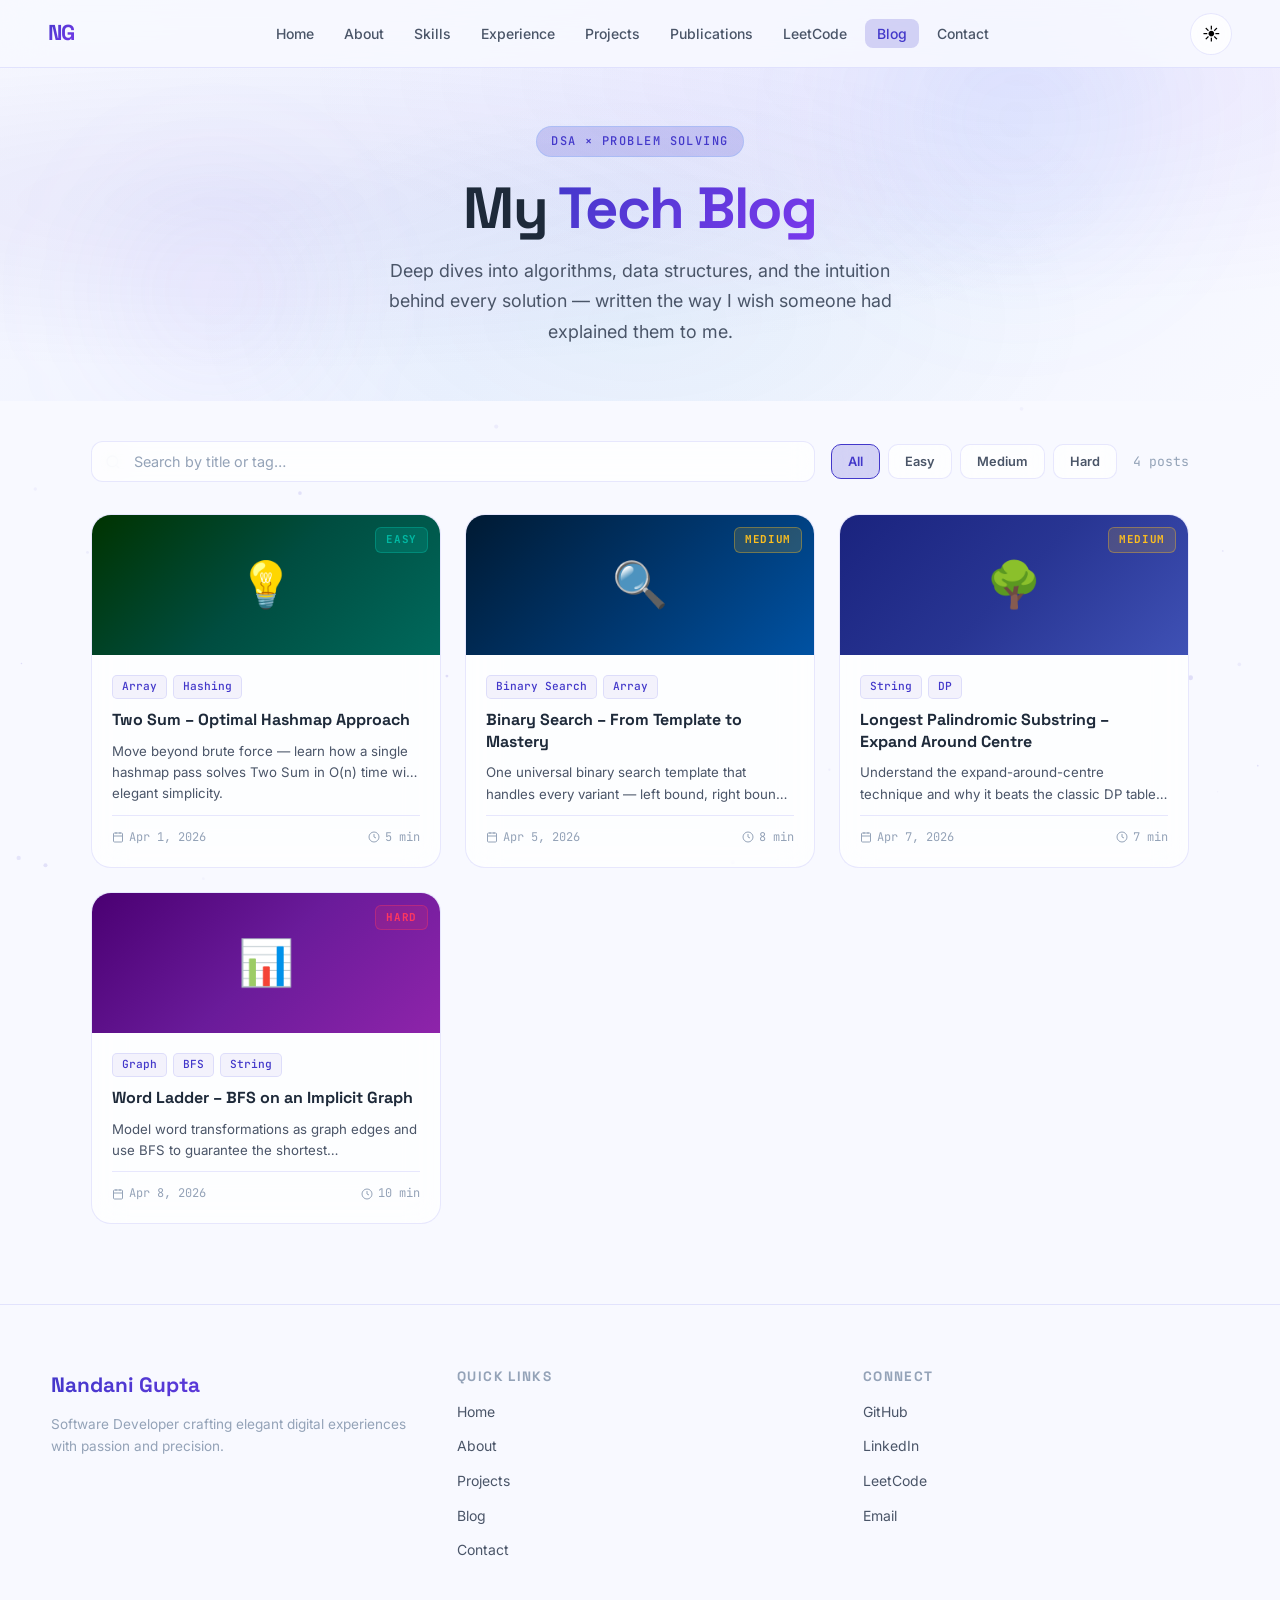
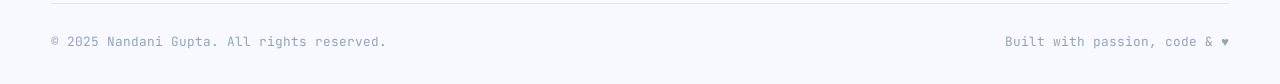
==== blog.html @ c4c1b273 "Add Blog system with listing, post reader, and 4 sample DSA posts" ====
<!DOCTYPE html>
<html lang="en" data-theme="dark">
<head>
<meta charset="UTF-8"/>
<meta name="viewport" content="width=device-width, initial-scale=1.0"/>
<title>Blog – Nandani Gupta</title>
<link rel="preconnect" href="https://fonts.googleapis.com"/>
<link rel="preconnect" href="https://fonts.gstatic.com" crossorigin/>
<link href="https://fonts.googleapis.com/css2?family=Space+Grotesk:wght@300;400;500;600;700&family=Inter:wght@300;400;500;600;700&family=JetBrains+Mono:wght@400;500;600&display=swap" rel="stylesheet"/>
<link rel="stylesheet" href="styles.css"/>
<style>
/*──────────────────────────────────────────────
  BLOG PAGE STYLES
──────────────────────────────────────────────*/
.blog-hero{
  padding:clamp(100px,14vh,140px) clamp(16px,4vw,80px) clamp(48px,6vh,72px);
  background:var(--gradient-hero);
  text-align:center;position:relative;overflow:hidden;
}
.blog-hero-tag{
  display:inline-block;
  font-family:'JetBrains Mono',monospace;
  font-size:0.75rem;font-weight:500;letter-spacing:0.12em;text-transform:uppercase;
  color:var(--accent-primary);background:var(--accent-glow);
  border:1px solid rgba(79,158,255,0.2);
  padding:5px 14px;border-radius:20px;margin-bottom:18px;
}
.blog-hero h1{
  font-family:'Space Grotesk',sans-serif;
  font-size:clamp(32px,5vw,58px);font-weight:800;
  letter-spacing:-0.03em;margin-bottom:14px;
}
.blog-hero h1 span{
  background:linear-gradient(135deg,var(--accent-primary),var(--accent-secondary));
  -webkit-background-clip:text;-webkit-text-fill-color:transparent;background-clip:text;
}
.blog-hero p{
  font-size:clamp(15px,1.4vw,18px);color:var(--text-secondary);
  max-width:520px;margin:0 auto;line-height:1.7;
}
.blog-hero-glow-1{
  position:absolute;width:400px;height:400px;border-radius:50%;
  background:radial-gradient(circle,rgba(79,158,255,0.12),transparent 70%);
  top:-20%;right:5%;filter:blur(60px);pointer-events:none;
}
.blog-hero-glow-2{
  position:absolute;width:300px;height:300px;border-radius:50%;
  background:radial-gradient(circle,rgba(167,139,250,0.1),transparent 70%);
  bottom:-10%;left:5%;filter:blur(60px);pointer-events:none;
}

/*──────────────────────────────────────────────
  CONTROLS
──────────────────────────────────────────────*/
.blog-controls{
  max-width:1200px;margin:0 auto;
  padding:40px clamp(16px,4vw,80px) 0;
  display:flex;flex-wrap:wrap;gap:16px;align-items:center;
}
.blog-search-wrap{
  flex:1;min-width:220px;position:relative;
}
.blog-search-wrap svg{
  position:absolute;left:14px;top:50%;transform:translateY(-50%);
  color:var(--text-muted);pointer-events:none;
}
.blog-search{
  width:100%;padding:11px 16px 11px 42px;
  background:var(--bg-card);border:1px solid var(--border-color);
  border-radius:12px;color:var(--text-primary);
  font-family:'Inter',sans-serif;font-size:0.9rem;outline:none;
  backdrop-filter:blur(12px);
  transition:border-color 0.25s,box-shadow 0.25s;
}
.blog-search:focus{border-color:var(--accent-primary);box-shadow:0 0 0 3px var(--accent-glow);}
.blog-search::placeholder{color:var(--text-muted);}
.filter-group{display:flex;gap:8px;flex-wrap:wrap;}
.filter-btn{
  padding:9px 16px;border-radius:10px;font-size:0.8rem;font-weight:600;
  border:1px solid var(--border-color);background:var(--bg-card);
  color:var(--text-secondary);cursor:pointer;
  font-family:'Inter',sans-serif;
  transition:all 0.25s ease;backdrop-filter:blur(10px);
}
.filter-btn:hover,.filter-btn.active{
  border-color:var(--accent-primary);background:var(--accent-glow);
  color:var(--accent-primary);
}
.filter-btn.diff-easy.active{border-color:#00b8a3;background:rgba(0,184,163,0.12);color:#00b8a3;}
.filter-btn.diff-medium.active{border-color:#ffc01e;background:rgba(255,192,30,0.12);color:#ffc01e;}
.filter-btn.diff-hard.active{border-color:#ff375f;background:rgba(255,55,95,0.12);color:#ff375f;}
.blog-count{
  font-size:0.82rem;color:var(--text-muted);
  font-family:'JetBrains Mono',monospace;white-space:nowrap;
}

/*──────────────────────────────────────────────
  BLOG GRID
──────────────────────────────────────────────*/
.blog-section{
  max-width:1200px;margin:0 auto;
  padding:32px clamp(16px,4vw,80px) 80px;
}
.blog-grid{
  display:grid;
  grid-template-columns:repeat(3,1fr);
  gap:24px;
}
@media(max-width:1024px){.blog-grid{grid-template-columns:repeat(2,1fr);}}
@media(max-width:640px){.blog-grid{grid-template-columns:1fr;}}

/*──────────────────────────────────────────────
  BLOG CARD
──────────────────────────────────────────────*/
.blog-card{
  background:var(--bg-card);
  backdrop-filter:blur(16px);
  border:1px solid var(--border-color);
  border-radius:20px;overflow:hidden;
  display:flex;flex-direction:column;
  cursor:pointer;
  transition:all 0.35s cubic-bezier(0.175,0.885,0.32,1.275);
  transform-style:preserve-3d;
  text-decoration:none;color:inherit;
}
.blog-card:hover{
  transform:translateY(-8px);
  border-color:var(--accent-primary);
  box-shadow:0 20px 40px var(--accent-glow),0 8px 32px rgba(0,0,0,0.3);
}
.blog-card-thumb{
  height:140px;position:relative;
  display:flex;align-items:center;justify-content:center;
  overflow:hidden;
}
.blog-card-thumb img{
  width:100%;height:100%;object-fit:cover;
  transition:transform 0.5s ease;
}
.blog-card:hover .blog-card-thumb img{transform:scale(1.05);}
.blog-card-thumb-bg{
  position:absolute;inset:0;
}
.blog-card-thumb-icon{
  font-size:2.8rem;position:relative;z-index:1;
}
.diff-badge{
  position:absolute;top:12px;right:12px;z-index:2;
  font-size:0.68rem;font-family:'JetBrains Mono',monospace;
  font-weight:700;letter-spacing:0.06em;text-transform:uppercase;
  padding:3px 10px;border-radius:6px;
}
.diff-badge.easy{background:rgba(0,184,163,0.2);color:#00b8a3;border:1px solid rgba(0,184,163,0.4);}
.diff-badge.medium{background:rgba(255,192,30,0.15);color:#ffc01e;border:1px solid rgba(255,192,30,0.35);}
.diff-badge.hard{background:rgba(255,55,95,0.15);color:#ff375f;border:1px solid rgba(255,55,95,0.35);}
.blog-card-body{padding:20px;flex:1;display:flex;flex-direction:column;gap:10px;}
.blog-card-tags{display:flex;flex-wrap:wrap;gap:6px;}
.blog-tag{
  font-size:0.7rem;font-family:'JetBrains Mono',monospace;font-weight:500;
  padding:2px 9px;border-radius:5px;
  background:var(--code-bg);border:1px solid var(--border-color);
  color:var(--accent-primary);
}
.blog-card-title{
  font-family:'Space Grotesk',sans-serif;
  font-size:1rem;font-weight:700;line-height:1.35;
  color:var(--text-primary);
}
.blog-card-desc{
  font-size:0.83rem;color:var(--text-secondary);line-height:1.6;
  display:-webkit-box;-webkit-line-clamp:2;-webkit-box-orient:vertical;overflow:hidden;
  flex:1;
}
.blog-card-footer{
  display:flex;justify-content:space-between;align-items:center;
  margin-top:auto;padding-top:12px;
  border-top:1px solid var(--border-color);
  font-size:0.75rem;color:var(--text-muted);
  font-family:'JetBrains Mono',monospace;
}
.blog-card-footer span{display:flex;align-items:center;gap:5px;}

/*──────────────────────────────────────────────
  EMPTY STATE
──────────────────────────────────────────────*/
.blog-empty{
  grid-column:1/-1;text-align:center;padding:80px 20px;
  color:var(--text-muted);
}
.blog-empty svg{margin:0 auto 16px;opacity:0.4;}
.blog-empty p{font-size:1rem;}

/*──────────────────────────────────────────────
  CARD STAGGER ANIMATION
──────────────────────────────────────────────*/
@keyframes card-in{
  from{opacity:0;transform:translateY(28px);}
  to{opacity:1;transform:translateY(0);}
}
.blog-card{animation:card-in 0.5s ease both;}
</style>
</head>
<body>

<canvas id="particle-canvas"></canvas>

<!-- NAVBAR -->
<nav id="navbar" role="navigation" aria-label="Main navigation">
  <a class="nav-logo" href="index.html">NG</a>
  <ul class="nav-links" id="nav-links">
    <li><a href="index.html#hero">Home</a></li>
    <li><a href="index.html#about">About</a></li>
    <li><a href="index.html#skills">Skills</a></li>
    <li><a href="index.html#experience">Experience</a></li>
    <li><a href="index.html#projects">Projects</a></li>
    <li><a href="index.html#publications">Publications</a></li>
    <li><a href="index.html#leetcode">LeetCode</a></li>
    <li><a href="blog.html" class="active">Blog</a></li>
    <li><a href="index.html#contact">Contact</a></li>
  </ul>
  <div class="nav-right">
    <button class="theme-toggle" id="theme-toggle" aria-label="Toggle theme">🌙</button>
    <button class="hamburger" id="hamburger" aria-label="Toggle mobile menu" aria-expanded="false">
      <span></span><span></span><span></span>
    </button>
  </div>
</nav>

<!-- MOBILE NAV -->
<div class="mobile-nav" id="mobile-nav">
  <a href="index.html">Home</a>
  <a href="index.html#about">About</a>
  <a href="index.html#skills">Skills</a>
  <a href="index.html#experience">Experience</a>
  <a href="index.html#projects">Projects</a>
  <a href="index.html#publications">Publications</a>
  <a href="index.html#leetcode">LeetCode</a>
  <a href="blog.html" class="active">Blog</a>
  <a href="index.html#contact">Contact</a>
</div>

<!-- HERO -->
<div class="blog-hero">
  <div class="blog-hero-glow-1"></div>
  <div class="blog-hero-glow-2"></div>
  <div class="blog-hero-tag">DSA × Problem Solving</div>
  <h1>My <span>Tech Blog</span></h1>
  <p>Deep dives into algorithms, data structures, and the intuition behind every solution — written the way I wish someone had explained them to me.</p>
</div>

<!-- CONTROLS -->
<div class="blog-controls">
  <div class="blog-search-wrap">
    <svg width="16" height="16" viewBox="0 0 24 24" fill="none" stroke="currentColor" stroke-width="2"><circle cx="11" cy="11" r="8"/><line x1="21" y1="21" x2="16.65" y2="16.65"/></svg>
    <input class="blog-search" id="blog-search" type="text" placeholder="Search by title or tag…" autocomplete="off"/>
  </div>
  <div class="filter-group">
    <button class="filter-btn active" data-filter="all">All</button>
    <button class="filter-btn diff-easy" data-filter="Easy">Easy</button>
    <button class="filter-btn diff-medium" data-filter="Medium">Medium</button>
    <button class="filter-btn diff-hard" data-filter="Hard">Hard</button>
  </div>
  <span class="blog-count" id="blog-count"></span>
</div>

<!-- BLOG GRID -->
<div class="blog-section">
  <div class="blog-grid" id="blog-grid">
    <!-- Cards injected by JS -->
  </div>
</div>

<!-- FOOTER -->
<footer role="contentinfo">
  <div class="footer-inner">
    <div class="footer-brand">
      <div class="footer-logo">Nandani Gupta</div>
      <p>Software Developer crafting elegant digital experiences with passion and precision.</p>
    </div>
    <div class="footer-col">
      <h5>Quick Links</h5>
      <ul>
        <li><a href="index.html">Home</a></li>
        <li><a href="index.html#about">About</a></li>
        <li><a href="index.html#projects">Projects</a></li>
        <li><a href="blog.html">Blog</a></li>
        <li><a href="index.html#contact">Contact</a></li>
      </ul>
    </div>
    <div class="footer-col">
      <h5>Connect</h5>
      <ul>
        <li><a href="https://github.com/nandani2203" target="_blank" rel="noopener">GitHub</a></li>
        <li><a href="https://www.linkedin.com/in/nandani-gupta~/" target="_blank" rel="noopener">LinkedIn</a></li>
        <li><a href="https://leetcode.com/u/Nandani22/" target="_blank" rel="noopener">LeetCode</a></li>
        <li><a href="mailto:nandanigupta2203@gmail.com">Email</a></li>
      </ul>
    </div>
  </div>
  <div class="footer-bottom">
    <span>© 2025 Nandani Gupta. All rights reserved.</span>
    <span>Built with passion, code &amp; ♥</span>
  </div>
</footer>

<script>
/*──────────────────────────────────────────────
  THEME TOGGLE
──────────────────────────────────────────────*/
const html = document.documentElement;
const themeToggle = document.getElementById('theme-toggle');
const prefersDark = window.matchMedia('(prefers-color-scheme: dark)').matches;
const savedTheme = localStorage.getItem('portfolio-theme') || (prefersDark ? 'dark' : 'light');
html.setAttribute('data-theme', savedTheme);
themeToggle.textContent = savedTheme === 'dark' ? '🌙' : '☀️';
themeToggle.addEventListener('click', () => {
  const next = html.getAttribute('data-theme') === 'dark' ? 'light' : 'dark';
  html.setAttribute('data-theme', next);
  localStorage.setItem('portfolio-theme', next);
  themeToggle.textContent = next === 'dark' ? '🌙' : '☀️';
  themeToggle.style.transform = 'rotate(360deg) scale(1.1)';
  setTimeout(() => themeToggle.style.transform = '', 400);
  initParticles();
});

/*──────────────────────────────────────────────
  MOBILE NAV
──────────────────────────────────────────────*/
const hamburger = document.getElementById('hamburger');
const mobileNav = document.getElementById('mobile-nav');
hamburger.addEventListener('click', () => {
  const isOpen = mobileNav.classList.toggle('open');
  hamburger.classList.toggle('open', isOpen);
  hamburger.setAttribute('aria-expanded', isOpen);
});

/*──────────────────────────────────────────────
  NAVBAR SCROLL
──────────────────────────────────────────────*/
const navbar = document.getElementById('navbar');
window.addEventListener('scroll', () => {
  navbar.classList.toggle('scrolled', window.scrollY > 20);
}, { passive: true });

/*──────────────────────────────────────────────
  PARTICLES (reused from main.js logic)
──────────────────────────────────────────────*/
const particleCanvas = document.getElementById('particle-canvas');
const pCtx = particleCanvas.getContext('2d');
let particles = [];
function resizePC() {
  particleCanvas.width = window.innerWidth;
  particleCanvas.height = window.innerHeight;
}
resizePC();
window.addEventListener('resize', resizePC);
class Particle {
  constructor() { this.reset(); }
  reset() {
    this.x = Math.random() * particleCanvas.width;
    this.y = Math.random() * particleCanvas.height;
    this.size = Math.random() * 2 + 0.5;
    this.speedX = (Math.random() - 0.5) * 0.3;
    this.speedY = (Math.random() - 0.5) * 0.3;
    this.opacity = Math.random() * 0.4 + 0.1;
  }
  update() {
    this.x += this.speedX; this.y += this.speedY;
    if (this.x < 0 || this.x > particleCanvas.width || this.y < 0 || this.y > particleCanvas.height) this.reset();
  }
  draw() {
    const isDark = html.getAttribute('data-theme') === 'dark';
    pCtx.beginPath();
    pCtx.arc(this.x, this.y, this.size, 0, Math.PI * 2);
    pCtx.fillStyle = isDark ? `rgba(79,158,255,${this.opacity})` : `rgba(67,56,202,${this.opacity * 0.6})`;
    pCtx.fill();
  }
}
function initParticles() { particles = Array.from({ length: 60 }, () => new Particle()); }
initParticles();
(function animateP() {
  pCtx.clearRect(0, 0, particleCanvas.width, particleCanvas.height);
  particles.forEach(p => { p.update(); p.draw(); });
  requestAnimationFrame(animateP);
})();

/*──────────────────────────────────────────────
  BLOG LOADING & RENDERING
──────────────────────────────────────────────*/
const THUMB_GRADIENTS = [
  'linear-gradient(135deg,#003300 0%,#004d40 50%,#00695c 100%)',
  'linear-gradient(135deg,#001a33 0%,#00356b 50%,#0052a3 100%)',
  'linear-gradient(135deg,#1a237e 0%,#283593 50%,#3f51b5 100%)',
  'linear-gradient(135deg,#4a0072 0%,#6a1b9a 50%,#8e24aa 100%)',
  'linear-gradient(135deg,#0d1f3c 0%,#1a3a6e 50%,#2d5fa6 100%)',
  'linear-gradient(135deg,#1b0000 0%,#5c1a00 50%,#8b2500 100%)',
];
const THUMB_ICONS = ['💡', '🔍', '🌳', '📊', '⚡', '🧩', '🎯', '🔗', '🏗️', '🧮'];

let allBlogs = [];
let activeFilter = 'all';
let searchQuery = '';

async function loadBlogs() {
  try {
    const res = await fetch('blog-data/blogs.json');
    allBlogs = await res.json();
    renderCards(allBlogs);
  } catch (e) {
    document.getElementById('blog-grid').innerHTML =
      '<div class="blog-empty"><p>Could not load blog posts.</p></div>';
  }
}

function renderCards(blogs) {
  const grid = document.getElementById('blog-grid');
  const count = document.getElementById('blog-count');
  if (!blogs.length) {
    grid.innerHTML = `<div class="blog-empty">
      <svg width="48" height="48" viewBox="0 0 24 24" fill="none" stroke="currentColor" stroke-width="1.5"><circle cx="11" cy="11" r="8"/><line x1="21" y1="21" x2="16.65" y2="16.65"/></svg>
      <p>No posts match your search.</p>
    </div>`;
    count.textContent = '0 posts';
    return;
  }
  count.textContent = `${blogs.length} post${blogs.length !== 1 ? 's' : ''}`;
  grid.innerHTML = blogs.map((blog, i) => {
    const grad = THUMB_GRADIENTS[i % THUMB_GRADIENTS.length];
    const icon = THUMB_ICONS[i % THUMB_ICONS.length];
    const diffClass = blog.difficulty.toLowerCase();
    const tagsHtml = blog.tags.map(t => `<span class="blog-tag">${t}</span>`).join('');
    const thumbContent = blog.thumbnail
      ? `<img src="${blog.thumbnail}" alt="${blog.title}" loading="lazy"/>`
      : `<div class="blog-card-thumb-bg" style="background:${grad};position:absolute;inset:0;"></div>
         <span class="blog-card-thumb-icon">${icon}</span>`;
    return `<a class="blog-card" href="blog-post.html?slug=${blog.slug}" style="animation-delay:${i * 0.07}s">
      <div class="blog-card-thumb">
        ${thumbContent}
        <span class="diff-badge ${diffClass}">${blog.difficulty}</span>
      </div>
      <div class="blog-card-body">
        <div class="blog-card-tags">${tagsHtml}</div>
        <div class="blog-card-title">${blog.title}</div>
        <div class="blog-card-desc">${blog.description}</div>
        <div class="blog-card-footer">
          <span>
            <svg width="12" height="12" viewBox="0 0 24 24" fill="none" stroke="currentColor" stroke-width="2"><rect x="3" y="4" width="18" height="18" rx="2"/><line x1="16" y1="2" x2="16" y2="6"/><line x1="8" y1="2" x2="8" y2="6"/><line x1="3" y1="10" x2="21" y2="10"/></svg>
            ${formatDate(blog.date)}
          </span>
          <span>
            <svg width="12" height="12" viewBox="0 0 24 24" fill="none" stroke="currentColor" stroke-width="2"><circle cx="12" cy="12" r="10"/><polyline points="12 6 12 12 16 14"/></svg>
            ${blog.readTime}
          </span>
        </div>
      </div>
    </a>`;
  }).join('');
}

function formatDate(dateStr) {
  const d = new Date(dateStr);
  return d.toLocaleDateString('en-US', { month: 'short', day: 'numeric', year: 'numeric' });
}

function applyFilters() {
  let filtered = allBlogs;
  if (activeFilter !== 'all') {
    filtered = filtered.filter(b => b.difficulty === activeFilter);
  }
  if (searchQuery) {
    const q = searchQuery.toLowerCase();
    filtered = filtered.filter(b =>
      b.title.toLowerCase().includes(q) ||
      b.tags.some(t => t.toLowerCase().includes(q)) ||
      b.description.toLowerCase().includes(q)
    );
  }
  renderCards(filtered);
}

// Filter buttons
document.querySelectorAll('.filter-btn').forEach(btn => {
  btn.addEventListener('click', () => {
    document.querySelectorAll('.filter-btn').forEach(b => b.classList.remove('active'));
    btn.classList.add('active');
    activeFilter = btn.dataset.filter;
    applyFilters();
  });
});

// Search
document.getElementById('blog-search').addEventListener('input', e => {
  searchQuery = e.target.value.trim();
  applyFilters();
});

loadBlogs();
</script>
</body>
</html>
---- styles.css ----
/*──────────────────────────────────────────────
  ROOT & THEME VARIABLES
──────────────────────────────────────────────*/
:root {
  --transition-speed: 0.4s;
}
[data-theme="dark"] {
  --bg-primary: #050a15;
  --bg-secondary: #0a1628;
  --bg-card: rgba(10,22,50,0.6);
  --bg-card-solid: #0d1f3c;
  --border-color: rgba(99,179,237,0.15);
  --text-primary: #e8f4fd;
  --text-secondary: #8bafd4;
  --text-muted: #4a6fa5;
  --accent-primary: #4f9eff;
  --accent-secondary: #a78bfa;
  --accent-cyan: #22d3ee;
  --accent-glow: rgba(79,158,255,0.35);
  --accent-glow2: rgba(167,139,250,0.25);
  --nav-bg: rgba(5,10,21,0.85);
  --shadow-lg: 0 25px 50px rgba(0,0,0,0.6);
  --shadow-card: 0 8px 32px rgba(0,0,0,0.4);
  --gradient-hero: radial-gradient(ellipse at 20% 50%, rgba(79,158,255,0.15) 0%, transparent 60%),
                   radial-gradient(ellipse at 80% 20%, rgba(167,139,250,0.12) 0%, transparent 50%),
                   radial-gradient(ellipse at 50% 80%, rgba(34,211,238,0.08) 0%, transparent 50%),
                   linear-gradient(135deg, #050a15 0%, #0a1628 50%, #050a15 100%);
  --timeline-line: rgba(79,158,255,0.3);
  --code-bg: rgba(0,0,0,0.4);
}
[data-theme="light"] {
  --bg-primary: #f8f9ff;
  --bg-secondary: #eef2ff;
  --bg-card: rgba(255,255,255,0.75);
  --bg-card-solid: #ffffff;
  --border-color: rgba(99,102,241,0.15);
  --text-primary: #1e2a3a;
  --text-secondary: #4a5568;
  --text-muted: #94a3b8;
  --accent-primary: #4338ca;
  --accent-secondary: #7c3aed;
  --accent-cyan: #0891b2;
  --accent-glow: rgba(67,56,202,0.2);
  --accent-glow2: rgba(124,58,237,0.15);
  --nav-bg: rgba(248,249,255,0.88);
  --shadow-lg: 0 25px 50px rgba(30,42,58,0.12);
  --shadow-card: 0 8px 32px rgba(30,42,58,0.1);
  --gradient-hero: radial-gradient(ellipse at 20% 50%, rgba(67,56,202,0.08) 0%, transparent 60%),
                   radial-gradient(ellipse at 80% 20%, rgba(124,58,237,0.07) 0%, transparent 50%),
                   radial-gradient(ellipse at 50% 80%, rgba(8,145,178,0.05) 0%, transparent 50%),
                   linear-gradient(135deg, #f8f9ff 0%, #eef2ff 50%, #f8f9ff 100%);
  --timeline-line: rgba(67,56,202,0.25);
  --code-bg: rgba(67,56,202,0.06);
}

/*──────────────────────────────────────────────
  RESET & BASE
──────────────────────────────────────────────*/
*,*::before,*::after{box-sizing:border-box;margin:0;padding:0;}
html{scroll-behavior:smooth;font-size:16px;}
body{
  font-family:'Inter',sans-serif;
  background:var(--bg-primary);
  color:var(--text-primary);
  line-height:1.6;
  overflow-x:hidden;
  transition:background var(--transition-speed) ease, color var(--transition-speed) ease;
}
::selection{background:var(--accent-primary);color:#fff;}
:focus-visible{outline:2px solid var(--accent-primary);outline-offset:3px;border-radius:4px;}
a{color:inherit;text-decoration:none;}
img{max-width:100%;display:block;}
button{cursor:pointer;font-family:inherit;}
@media(prefers-reduced-motion:reduce){
  *,*::before,*::after{animation-duration:0.01ms!important;transition-duration:0.01ms!important;}
}

/*──────────────────────────────────────────────
  SCROLLBAR
──────────────────────────────────────────────*/
::-webkit-scrollbar{width:6px;}
::-webkit-scrollbar-track{background:var(--bg-primary);}
::-webkit-scrollbar-thumb{background:var(--accent-primary);border-radius:3px;}

/*──────────────────────────────────────────────
  TYPOGRAPHY
──────────────────────────────────────────────*/
h1,h2,h3,h4,h5{
  font-family:'Space Grotesk',sans-serif;
  letter-spacing:-0.02em;
  line-height:1.15;
}
.mono{font-family:'JetBrains Mono',monospace;}

/*──────────────────────────────────────────────
  NAVBAR
──────────────────────────────────────────────*/
#navbar {
  position:fixed;top:0;left:0;right:0;z-index:1000;
  padding:0 clamp(16px,4vw,48px);
  height:68px;display:flex;align-items:center;justify-content:space-between;
  background:var(--nav-bg);
  backdrop-filter:blur(20px) saturate(180%);
  -webkit-backdrop-filter:blur(20px) saturate(180%);
  border-bottom:1px solid var(--border-color);
  transition:background var(--transition-speed) ease, box-shadow 0.3s ease;
}
#navbar.scrolled{box-shadow:var(--shadow-lg);}
.nav-logo{
  font-family:'Space Grotesk',sans-serif;
  font-size:1.35rem;font-weight:700;
  background:linear-gradient(135deg,var(--accent-primary),var(--accent-secondary));
  -webkit-background-clip:text;-webkit-text-fill-color:transparent;
  background-clip:text;
  letter-spacing:-0.03em;
}
.nav-links{
  display:flex;align-items:center;gap:6px;
  list-style:none;
}
.nav-links a{
  font-size:0.875rem;font-weight:500;
  color:var(--text-secondary);
  padding:6px 12px;border-radius:8px;
  transition:color 0.25s,background 0.25s;
}
.nav-links a:hover,.nav-links a.active{
  color:var(--accent-primary);
  background:var(--accent-glow);
}
.nav-right{display:flex;align-items:center;gap:12px;}
.theme-toggle{
  width:42px;height:42px;border-radius:50%;border:1px solid var(--border-color);
  background:var(--bg-card);display:flex;align-items:center;justify-content:center;
  font-size:1.1rem;
  transition:transform 0.3s,background 0.3s,border 0.3s;
  backdrop-filter:blur(10px);
}
.theme-toggle:hover{transform:rotate(20deg) scale(1.1);background:var(--accent-glow);}
.hamburger{
  display:none;flex-direction:column;gap:5px;
  width:32px;background:none;border:none;padding:4px;
}
.hamburger span{
  display:block;height:2px;width:100%;border-radius:2px;
  background:var(--text-primary);
  transition:transform 0.3s,opacity 0.3s;
}
.hamburger.open span:nth-child(1){transform:translateY(7px) rotate(45deg);}
.hamburger.open span:nth-child(2){opacity:0;}
.hamburger.open span:nth-child(3){transform:translateY(-7px) rotate(-45deg);}

/* Mobile nav */
.mobile-nav{
  position:fixed;top:68px;left:0;right:0;z-index:999;
  background:var(--nav-bg);
  backdrop-filter:blur(20px) saturate(180%);
  -webkit-backdrop-filter:blur(20px) saturate(180%);
  border-bottom:1px solid var(--border-color);
  padding:16px 24px 24px;
  display:none;flex-direction:column;gap:4px;
  transform:translateY(-20px);opacity:0;
  transition:transform 0.3s ease,opacity 0.3s ease;
}
.mobile-nav.open{display:flex;transform:translateY(0);opacity:1;}
.mobile-nav a{
  padding:12px 16px;border-radius:10px;
  font-size:1rem;font-weight:500;
  color:var(--text-secondary);
  transition:color 0.2s,background 0.2s;
}
.mobile-nav a:hover,.mobile-nav a.active{
  color:var(--accent-primary);background:var(--accent-glow);
}

/*──────────────────────────────────────────────
  SECTIONS COMMON
──────────────────────────────────────────────*/
section{
  padding:clamp(80px,10vh,120px) clamp(16px,4vw,80px);
  position:relative;overflow:hidden;
}
.section-tag{
  display:inline-block;
  font-family:'JetBrains Mono',monospace;
  font-size:0.75rem;font-weight:500;letter-spacing:0.12em;
  text-transform:uppercase;
  color:var(--accent-primary);
  background:var(--accent-glow);
  border:1px solid rgba(79,158,255,0.2);
  padding:5px 14px;border-radius:20px;
  margin-bottom:16px;
}
.section-title{
  font-size:clamp(28px,4vw,44px);
  font-weight:700;margin-bottom:12px;
}
.section-title .highlight{
  background:linear-gradient(135deg,var(--accent-primary),var(--accent-secondary));
  -webkit-background-clip:text;-webkit-text-fill-color:transparent;
  background-clip:text;
}
.section-subtitle{
  font-size:clamp(15px,1.5vw,17px);
  color:var(--text-secondary);max-width:560px;
  margin-bottom:56px;
}
.container{max-width:1200px;margin:0 auto;}
.reveal{
  opacity:0;transform:translateY(40px);
  transition:opacity 0.7s ease,transform 0.7s ease;
}
.reveal.visible{opacity:1;transform:translateY(0);}
.reveal-left{
  opacity:0;transform:translateX(-40px);
  transition:opacity 0.7s ease,transform 0.7s ease;
}
.reveal-left.visible{opacity:1;transform:translateX(0);}
.reveal-right{
  opacity:0;transform:translateX(40px);
  transition:opacity 0.7s ease,transform 0.7s ease;
}
.reveal-right.visible{opacity:1;transform:translateX(0);}

/*──────────────────────────────────────────────
  HERO SECTION
──────────────────────────────────────────────*/
#hero{
  min-height:100vh;
  display:flex;align-items:center;
  background:var(--gradient-hero);
  padding-top:68px;
  position:relative;overflow:hidden;
}
#hero-canvas{
  position:absolute;inset:0;z-index:0;
  pointer-events:none;
}
.hero-particles{
  position:absolute;inset:0;z-index:1;pointer-events:none;
}
.hero-content{
  position:relative;z-index:2;
  max-width:1200px;margin:0 auto;width:100%;
  display:grid;grid-template-columns:1fr 1fr;
  gap:60px;align-items:center;
  padding:0 clamp(16px,4vw,80px);
}
.hero-text{flex:1;}
.hero-eyebrow{
  display:inline-flex;align-items:center;gap:8px;
  font-family:'JetBrains Mono',monospace;
  font-size:0.8rem;letter-spacing:0.15em;text-transform:uppercase;
  color:var(--accent-cyan);
  margin-bottom:24px;
}
.hero-eyebrow .dot{
  width:6px;height:6px;border-radius:50%;
  background:var(--accent-cyan);
  animation:pulse-dot 2s ease-in-out infinite;
}
@keyframes pulse-dot{
  0%,100%{opacity:1;transform:scale(1);}
  50%{opacity:0.5;transform:scale(0.7);}
}
.hero-name{
  font-size:clamp(42px,6vw,80px);
  font-weight:800;line-height:1.05;
  margin-bottom:8px;
  letter-spacing:-0.03em;
}
.hero-name .first{color:var(--text-primary);}
.hero-name .last{
  background:linear-gradient(135deg,var(--accent-primary) 0%,var(--accent-secondary) 50%,var(--accent-cyan) 100%);
  -webkit-background-clip:text;-webkit-text-fill-color:transparent;
  background-clip:text;
}
.hero-title{
  font-size:clamp(16px,2vw,22px);
  font-weight:500;color:var(--text-secondary);
  margin-bottom:20px;
  font-family:'JetBrains Mono',monospace;
}
.hero-title .typing-cursor{
  display:inline-block;width:2px;height:1.1em;
  background:var(--accent-primary);
  margin-left:2px;
  animation:blink 1s step-end infinite;
  vertical-align:middle;
}
@keyframes blink{0%,100%{opacity:1;}50%{opacity:0;}}
.hero-tagline{
  font-size:clamp(16px,1.5vw,19px);
  color:var(--text-secondary);
  line-height:1.65;
  max-width:480px;
  margin-bottom:40px;
  font-weight:400;
}
.hero-tagline strong{color:var(--text-primary);font-weight:600;}
.hero-cta{display:flex;gap:16px;flex-wrap:wrap;margin-bottom:44px;}
.btn{
  display:inline-flex;align-items:center;gap:8px;
  padding:13px 28px;border-radius:12px;
  font-size:0.9rem;font-weight:600;letter-spacing:0.01em;
  border:none;transition:all 0.3s ease;
  position:relative;overflow:hidden;
}
.btn::before{
  content:'';position:absolute;inset:0;
  background:linear-gradient(135deg,rgba(255,255,255,0.1),transparent);
  opacity:0;transition:opacity 0.3s;
}
.btn:hover::before{opacity:1;}
.btn-primary{
  background:linear-gradient(135deg,var(--accent-primary),var(--accent-secondary));
  color:#fff;
  box-shadow:0 8px 25px var(--accent-glow);
}
.btn-primary:hover{
  transform:translateY(-2px) scale(1.03);
  box-shadow:0 12px 35px var(--accent-glow);
}
.btn-secondary{
  background:var(--bg-card);
  color:var(--text-primary);
  border:1px solid var(--border-color);
  backdrop-filter:blur(10px);
}
.btn-secondary:hover{
  transform:translateY(-2px) scale(1.03);
  border-color:var(--accent-primary);
  box-shadow:0 8px 25px var(--accent-glow);
}
.hero-socials{display:flex;gap:14px;align-items:center;}
.social-link{
  width:44px;height:44px;border-radius:12px;
  display:flex;align-items:center;justify-content:center;
  background:var(--bg-card);border:1px solid var(--border-color);
  color:var(--text-secondary);
  backdrop-filter:blur(10px);
  transition:all 0.3s ease;
  font-size:1.1rem;
}
.social-link:hover{
  background:var(--accent-glow);border-color:var(--accent-primary);
  color:var(--accent-primary);transform:translateY(-3px);
  box-shadow:0 8px 20px var(--accent-glow);
}
.hero-visual{
  display:flex;justify-content:center;align-items:center;
  position:relative;height:480px;
}
.hero-3d-wrapper{
  position:relative;width:380px;height:380px;
}
#hero-3d-canvas{
  width:100%!important;height:100%!important;
  border-radius:50%;
}
.hero-3d-ring{
  position:absolute;inset:-20px;
  border:1px solid var(--border-color);
  border-radius:50%;
  animation:spin-ring 20s linear infinite;
}
.hero-3d-ring-2{
  position:absolute;inset:-44px;
  border:1px dashed rgba(167,139,250,0.2);
  border-radius:50%;
  animation:spin-ring 35s linear infinite reverse;
}
@keyframes spin-ring{to{transform:rotate(360deg);}}
.orbit-dot{
  position:absolute;width:10px;height:10px;border-radius:50%;
  background:var(--accent-primary);
  box-shadow:0 0 12px var(--accent-primary);
  top:0;left:50%;transform:translate(-50%,-50%);
  animation:orbit 8s linear infinite;
}
.orbit-dot:nth-child(2){
  background:var(--accent-secondary);
  box-shadow:0 0 12px var(--accent-secondary);
  animation-delay:-3s;animation-duration:12s;
}
.orbit-dot:nth-child(3){
  background:var(--accent-cyan);
  box-shadow:0 0 12px var(--accent-cyan);
  animation-delay:-6s;animation-duration:6s;width:7px;height:7px;
}
@keyframes orbit{
  from{transform:translate(-50%,-50%) rotate(0deg) translateX(200px);}
  to{transform:translate(-50%,-50%) rotate(360deg) translateX(200px);}
}
.float-card{
  position:absolute;
  background:var(--bg-card);
  backdrop-filter:blur(16px);
  border:1px solid var(--border-color);
  border-radius:14px;padding:12px 16px;
  box-shadow:var(--shadow-card);
  white-space:nowrap;
}
.float-card-1{bottom:40px;left:-60px;animation:float-bob 4s ease-in-out infinite;}
.float-card-2{top:40px;right:-50px;animation:float-bob 5s ease-in-out infinite 1s;}
.float-card-label{font-size:0.7rem;color:var(--text-muted);font-family:'JetBrains Mono',monospace;margin-bottom:4px;}
.float-card-value{font-size:0.9rem;font-weight:600;color:var(--accent-primary);}
@keyframes float-bob{
  0%,100%{transform:translateY(0);}
  50%{transform:translateY(-10px);}
}
.scroll-indicator{
  position:absolute;bottom:32px;left:50%;transform:translateX(-50%);
  z-index:2;display:flex;flex-direction:column;align-items:center;gap:8px;
  color:var(--text-muted);font-size:0.75rem;font-family:'JetBrains Mono',monospace;
  letter-spacing:0.1em;text-transform:uppercase;
  animation:fade-in-up 1s ease 1.5s both;
}
.scroll-mouse{
  width:24px;height:38px;border:2px solid var(--border-color);
  border-radius:12px;display:flex;justify-content:center;
  padding-top:6px;
}
.scroll-wheel{
  width:3px;height:6px;background:var(--accent-primary);
  border-radius:2px;
  animation:scroll-wheel-anim 2s ease-in-out infinite;
}
@keyframes scroll-wheel-anim{
  0%{transform:translateY(0);opacity:1;}
  80%,100%{transform:translateY(12px);opacity:0;}
}
@keyframes fade-in-up{
  from{opacity:0;transform:translate(-50%,20px);}
  to{opacity:1;transform:translate(-50%,0);}
}

/*──────────────────────────────────────────────
  ABOUT SECTION
──────────────────────────────────────────────*/
#about{background:var(--bg-secondary);}
.about-grid{
  display:grid;grid-template-columns:1fr 1.6fr;
  gap:clamp(40px,5vw,80px);align-items:start;
}
.about-visual{position:relative;}
.avatar-card{
  background:var(--bg-card);
  backdrop-filter:blur(16px);
  border:1px solid var(--border-color);
  border-radius:24px;padding:40px 32px;
  text-align:center;box-shadow:var(--shadow-card);
  transition:transform 0.3s,box-shadow 0.3s;
}
.avatar-card:hover{transform:translateY(-6px);box-shadow:var(--shadow-lg);}
/* ── Avatar photo wrapper ── */
.avatar-photo-wrapper{
  position:relative;
  width:148px;height:148px;
  margin:0 auto 24px;
  animation:float-bob 4s ease-in-out infinite;
}
/* Spinning conic gradient ring */
.avatar-ring{
  position:absolute;inset:-4px;
  border-radius:50%;
  background:conic-gradient(
    var(--accent-primary) 0deg,
    var(--accent-secondary) 120deg,
    var(--accent-cyan) 240deg,
    var(--accent-primary) 360deg
  );
  animation:spin-ring 4s linear infinite;
  z-index:0;
}
/* Static soft-glow halo */
.avatar-glow{
  position:absolute;inset:-14px;
  border-radius:50%;
  background:radial-gradient(circle,var(--accent-glow) 0%,var(--accent-glow2) 45%,transparent 70%);
  filter:blur(14px);
  z-index:-1;
  animation:pulse-glow 3s ease-in-out infinite;
}
@keyframes pulse-glow{
  0%,100%{opacity:0.65;transform:scale(1);}
  50%{opacity:1;transform:scale(1.1);}
}
/* Inner mask ring */
.avatar-ring-inner{
  position:absolute;inset:3px;
  border-radius:50%;
  background:var(--bg-secondary);
  z-index:1;
}
/* Photo reveal animation */
@keyframes photo-reveal{
  0%  {clip-path:circle(0% at 50% 50%);opacity:0;filter:blur(10px) scale(1.1);}
  60% {filter:blur(2px);}
  100%{clip-path:circle(52% at 50% 50%);opacity:1;filter:blur(0) scale(1);}
}
.avatar-photo{
  position:absolute;
  inset:6px;
  border-radius:50%;
  width:calc(100% - 12px);
  height:calc(100% - 12px);
  object-fit:cover;
  object-position:center top;
  z-index:2;
  animation:photo-reveal 1.1s cubic-bezier(0.22,1,0.36,1) 0.4s both;
  background:linear-gradient(135deg,var(--accent-primary) 0%,var(--accent-secondary) 60%,var(--accent-cyan) 100%);
}
/* Fallback initials overlay */
.avatar-initials{
  position:absolute;inset:6px;
  border-radius:50%;
  display:flex;align-items:center;justify-content:center;
  font-family:'Space Grotesk',sans-serif;
  font-size:2.6rem;font-weight:800;
  color:#fff;
  background:linear-gradient(135deg,var(--accent-primary),var(--accent-secondary),var(--accent-cyan));
  z-index:1;
  opacity:1;
  transition:opacity 0.4s;
  pointer-events:none;
  user-select:none;
}
.avatar-photo.loaded ~ .avatar-initials,
.avatar-initials.hidden{opacity:0;}
/* Online status badge */
.avatar-status-badge{
  position:absolute;bottom:7px;right:7px;z-index:5;
  width:22px;height:22px;border-radius:50%;
  background:#22c55e;
  border:3px solid var(--bg-secondary);
  box-shadow:0 0 0 3px rgba(34,197,94,0.35);
  animation:pulse-dot 2s ease-in-out infinite;
}
.avatar-orb{display:none;}
.avatar-name{font-size:1.2rem;font-weight:700;margin-bottom:4px;}
.avatar-role{font-size:0.85rem;color:var(--text-secondary);font-family:'JetBrains Mono',monospace;}
.quick-facts{margin-top:28px;display:flex;flex-direction:column;gap:12px;}
.fact-item{
  display:flex;align-items:center;gap:12px;
  padding:10px 16px;background:var(--code-bg);
  border-radius:10px;border:1px solid var(--border-color);
}
.fact-icon{font-size:1.1rem;}
.fact-text{font-size:0.85rem;color:var(--text-secondary);font-weight:500;}
.about-content{}
.about-bio{
  font-size:clamp(15px,1.3vw,17px);
  color:var(--text-secondary);line-height:1.8;
  margin-bottom:28px;
}
.about-bio strong{color:var(--text-primary);}
.about-highlights{
  display:grid;grid-template-columns:repeat(2,1fr);gap:16px;
  margin-top:32px;
}
.highlight-card{
  background:var(--bg-card);
  backdrop-filter:blur(12px);
  border:1px solid var(--border-color);
  border-radius:16px;padding:20px;
  transition:all 0.3s ease;
  cursor:default;
}
.highlight-card:hover{
  border-color:var(--accent-primary);
  background:var(--accent-glow);
  transform:translateY(-3px);
}
.highlight-num{
  font-size:1.8rem;font-weight:800;
  background:linear-gradient(135deg,var(--accent-primary),var(--accent-secondary));
  -webkit-background-clip:text;-webkit-text-fill-color:transparent;
  background-clip:text;margin-bottom:4px;
}
.highlight-label{font-size:0.8rem;color:var(--text-muted);font-weight:500;}

/*──────────────────────────────────────────────
  SKILLS SECTION
──────────────────────────────────────────────*/
#skills{background:var(--bg-primary);}
.skills-grid{
  display:grid;grid-template-columns:repeat(auto-fill,minmax(300px,1fr));
  gap:20px;
}
.skill-category-card{
  background:var(--bg-card);
  backdrop-filter:blur(16px);
  border:1px solid var(--border-color);
  border-radius:20px;padding:28px;
  transition:all 0.4s cubic-bezier(0.175,0.885,0.32,1.275);
  transform-style:preserve-3d;
  cursor:default;
}
.skill-category-card:hover{
  transform:translateY(-8px) rotateX(3deg) rotateY(-3deg);
  border-color:var(--accent-primary);
  box-shadow:0 20px 40px var(--accent-glow),var(--shadow-lg);
}
.skill-cat-header{
  display:flex;align-items:center;gap:12px;
  margin-bottom:20px;
}
.skill-cat-icon{
  width:42px;height:42px;border-radius:10px;
  background:linear-gradient(135deg,var(--accent-primary),var(--accent-secondary));
  display:flex;align-items:center;justify-content:center;
  font-size:1.1rem;
  box-shadow:0 4px 15px var(--accent-glow);
}
.skill-cat-name{font-size:1rem;font-weight:700;}
.skill-chips{display:flex;flex-wrap:wrap;gap:8px;}
.skill-chip{
  display:inline-flex;align-items:center;gap:5px;
  padding:5px 12px;border-radius:8px;
  font-size:0.78rem;font-weight:500;
  background:var(--code-bg);
  border:1px solid var(--border-color);
  color:var(--text-secondary);
  transition:all 0.25s ease;
}
.skill-chip:hover{
  background:var(--accent-glow);
  border-color:var(--accent-primary);
  color:var(--accent-primary);
  transform:translateY(-2px);
}

/*──────────────────────────────────────────────
  EXPERIENCE SECTION
──────────────────────────────────────────────*/
#experience{background:var(--bg-secondary);}
.timeline{position:relative;padding-left:36px;}
.timeline::before{
  content:'';
  position:absolute;left:11px;top:0;bottom:0;width:2px;
  background:linear-gradient(to bottom,var(--accent-primary),var(--accent-secondary),transparent);
  border-radius:2px;
}
.timeline-item{
  position:relative;margin-bottom:48px;
}
.timeline-dot{
  position:absolute;left:-31px;top:6px;
  width:20px;height:20px;border-radius:50%;
  background:linear-gradient(135deg,var(--accent-primary),var(--accent-secondary));
  border:3px solid var(--bg-secondary);
  box-shadow:0 0 15px var(--accent-glow);
  z-index:1;
  transition:transform 0.3s,box-shadow 0.3s;
}
.timeline-item:hover .timeline-dot{
  transform:scale(1.3);
  box-shadow:0 0 25px var(--accent-glow);
}
.timeline-card{
  background:var(--bg-card);
  backdrop-filter:blur(16px);
  border:1px solid var(--border-color);
  border-radius:20px;padding:28px;
  transition:all 0.3s ease;
}
.timeline-card:hover{
  border-color:var(--accent-primary);
  transform:translateX(8px);
  box-shadow:var(--shadow-card);
}
.timeline-meta{
  display:flex;justify-content:space-between;
  align-items:flex-start;flex-wrap:wrap;gap:8px;
  margin-bottom:6px;
}
.timeline-role{font-size:1.1rem;font-weight:700;}
.timeline-date{
  font-size:0.78rem;font-family:'JetBrains Mono',monospace;
  color:var(--accent-primary);
  background:var(--accent-glow);
  padding:3px 10px;border-radius:6px;
}
.timeline-company{
  font-size:0.9rem;font-weight:600;
  color:var(--accent-secondary);margin-bottom:4px;
}
.timeline-location{
  font-size:0.78rem;color:var(--text-muted);
  font-family:'JetBrains Mono',monospace;
  margin-bottom:16px;
}
.timeline-points{list-style:none;display:flex;flex-direction:column;gap:8px;margin-bottom:16px;}
.timeline-points li{
  font-size:0.88rem;color:var(--text-secondary);
  display:flex;gap:10px;align-items:flex-start;
}
.timeline-points li::before{
  content:'▸';color:var(--accent-primary);
  flex-shrink:0;margin-top:1px;
}
.tech-stack-badges{display:flex;flex-wrap:wrap;gap:7px;}
.tech-badge{
  font-size:0.72rem;font-family:'JetBrains Mono',monospace;
  padding:3px 9px;border-radius:5px;
  background:var(--code-bg);border:1px solid var(--border-color);
  color:var(--text-muted);
}

/*──────────────────────────────────────────────
  PROJECTS SECTION
──────────────────────────────────────────────*/
#projects{background:var(--bg-primary);}
.projects-grid{
  display:grid;
  grid-template-columns:repeat(auto-fill,minmax(340px,1fr));
  gap:24px;
}
.projects-grid .featured{
  grid-column:1/-1;
}
.project-card{
  background:var(--bg-card);
  backdrop-filter:blur(16px);
  border:1px solid var(--border-color);
  border-radius:22px;overflow:hidden;
  transition:all 0.4s cubic-bezier(0.175,0.885,0.32,1.275);
  transform-style:preserve-3d;
  display:flex;flex-direction:column;
}
.project-card:hover{
  transform:translateY(-10px) rotateX(2deg);
  border-color:var(--accent-primary);
  box-shadow:0 25px 50px var(--accent-glow),var(--shadow-lg);
}
.project-thumbnail{
  height:180px;overflow:hidden;
  position:relative;display:flex;align-items:center;justify-content:center;
}
.featured .project-thumbnail{height:240px;}
.project-thumbnail-bg{
  position:absolute;inset:0;
  transition:transform 0.5s ease;
}
.project-card:hover .project-thumbnail-bg{transform:scale(1.05);}
.project-thumb-icon{font-size:3.5rem;position:relative;z-index:1;}
.project-tag{
  position:absolute;top:14px;right:14px;z-index:2;
  font-size:0.68rem;font-family:'JetBrains Mono',monospace;
  font-weight:600;letter-spacing:0.08em;text-transform:uppercase;
  padding:4px 10px;border-radius:6px;
}
.tag-featured{background:linear-gradient(135deg,#f59e0b,#ef4444);color:#fff;}
.tag-fullstack{background:linear-gradient(135deg,var(--accent-primary),var(--accent-secondary));color:#fff;}
.tag-ml{background:linear-gradient(135deg,#10b981,#0891b2);color:#fff;}
.tag-frontend{background:linear-gradient(135deg,#ec4899,#8b5cf6);color:#fff;}
.project-body{padding:24px;flex:1;display:flex;flex-direction:column;}
.project-name{font-size:1.15rem;font-weight:700;margin-bottom:10px;}
.project-desc{font-size:0.875rem;color:var(--text-secondary);line-height:1.65;margin-bottom:18px;flex:1;}
.project-techs{display:flex;flex-wrap:wrap;gap:6px;margin-bottom:20px;}
.project-tech-chip{
  font-size:0.72rem;font-family:'JetBrains Mono',monospace;
  padding:3px 9px;border-radius:5px;
  background:var(--code-bg);border:1px solid var(--border-color);
  color:var(--accent-primary);
}
.project-actions{display:flex;gap:10px;margin-top:auto;}
.btn-sm{
  padding:8px 16px;font-size:0.8rem;border-radius:9px;
  display:inline-flex;align-items:center;gap:6px;
  font-weight:600;border:none;
  transition:all 0.25s ease;
}
.btn-sm-primary{
  background:linear-gradient(135deg,var(--accent-primary),var(--accent-secondary));
  color:#fff;box-shadow:0 4px 15px var(--accent-glow);
}
.btn-sm-primary:hover{transform:translateY(-2px);box-shadow:0 8px 20px var(--accent-glow);}
.btn-sm-ghost{
  background:var(--code-bg);color:var(--text-secondary);
  border:1px solid var(--border-color);
}
.btn-sm-ghost:hover{border-color:var(--accent-primary);color:var(--accent-primary);}

/*──────────────────────────────────────────────
  PUBLICATIONS SECTION
──────────────────────────────────────────────*/
#publications{background:var(--bg-secondary);}
.pub-list{display:flex;flex-direction:column;gap:20px;}
.pub-card{
  background:var(--bg-card);
  backdrop-filter:blur(16px);
  border:1px solid var(--border-color);
  border-radius:20px;padding:28px 32px;
  transition:all 0.3s ease;
  display:flex;gap:24px;align-items:flex-start;
}
.pub-card:hover{
  border-color:var(--accent-secondary);
  transform:translateX(6px);
  box-shadow:var(--shadow-card);
}
.pub-year-badge{
  flex-shrink:0;
  width:56px;height:56px;border-radius:14px;
  background:linear-gradient(135deg,var(--accent-primary),var(--accent-secondary));
  display:flex;align-items:center;justify-content:center;
  font-size:0.78rem;font-weight:700;color:#fff;
  font-family:'JetBrains Mono',monospace;
  box-shadow:0 4px 15px var(--accent-glow);
}
.pub-content{flex:1;}
.pub-title{font-size:1rem;font-weight:700;margin-bottom:6px;line-height:1.4;}
.pub-venue{
  font-size:0.8rem;color:var(--accent-cyan);
  font-family:'JetBrains Mono',monospace;margin-bottom:10px;
}
.pub-abstract{font-size:0.85rem;color:var(--text-secondary);line-height:1.65;margin-bottom:14px;}
.pub-actions{display:flex;gap:10px;align-items:center;}
.pub-badge{
  font-size:0.68rem;letter-spacing:0.1em;text-transform:uppercase;
  padding:3px 10px;border-radius:5px;
  background:linear-gradient(135deg,#10b981,#0891b2);
  color:#fff;font-weight:600;
}

/*──────────────────────────────────────────────
  LEETCODE SECTION
──────────────────────────────────────────────*/
#leetcode{background:var(--bg-primary);}
.leetcode-grid{
  display:grid;grid-template-columns:1fr 1fr;
  gap:28px;align-items:start;
}
.leetcode-hero-card{
  background:var(--bg-card);
  backdrop-filter:blur(16px);
  border:1px solid var(--border-color);
  border-radius:24px;padding:36px;
  text-align:center;
  transition:all 0.3s;
}
.leetcode-hero-card:hover{
  border-color:var(--accent-primary);
  box-shadow:0 20px 40px var(--accent-glow);
}
.lc-logo{
  width:72px;height:72px;margin:0 auto 20px;
  background:linear-gradient(135deg,#ffa116,#ff6b35);
  border-radius:18px;display:flex;align-items:center;justify-content:center;
  font-size:1.8rem;box-shadow:0 8px 25px rgba(255,161,22,0.3);
}
.lc-tagline{
  font-size:0.95rem;color:var(--text-secondary);
  line-height:1.7;margin-bottom:24px;
}
.lc-stats{
  display:grid;grid-template-columns:repeat(3,1fr);
  gap:12px;margin-bottom:28px;
}
.lc-stat{
  background:var(--code-bg);border:1px solid var(--border-color);
  border-radius:14px;padding:16px 8px;
  transition:all 0.25s;
}
.lc-stat:hover{border-color:var(--accent-primary);background:var(--accent-glow);}
.lc-stat-num{
  font-size:1.5rem;font-weight:800;
  background:linear-gradient(135deg,var(--accent-primary),var(--accent-secondary));
  -webkit-background-clip:text;-webkit-text-fill-color:transparent;
  background-clip:text;
}
.lc-stat-label{font-size:0.72rem;color:var(--text-muted);margin-top:4px;}
.lc-diff-card{
  background:var(--bg-card);
  backdrop-filter:blur(16px);
  border:1px solid var(--border-color);
  border-radius:24px;padding:28px;
}
.lc-diff-title{font-size:1rem;font-weight:700;margin-bottom:20px;}
.lc-diff-bar{margin-bottom:18px;}
.lc-diff-bar-header{
  display:flex;justify-content:space-between;align-items:center;
  margin-bottom:8px;font-size:0.85rem;
}
.diff-easy{color:#00b8a3;}
.diff-medium{color:#ffc01e;}
.diff-hard{color:#ff375f;}
.bar-track{
  height:8px;background:var(--code-bg);border-radius:4px;overflow:hidden;
}
.bar-fill{height:100%;border-radius:4px;transition:width 1.5s cubic-bezier(0.4,0,0.2,1);}
.fill-easy{background:linear-gradient(90deg,#00b8a3,#00d4bf);}
.fill-medium{background:linear-gradient(90deg,#ffc01e,#ffdb4d);}
.fill-hard{background:linear-gradient(90deg,#ff375f,#ff6b8a);}
.lc-topics{
  background:var(--bg-card);
  backdrop-filter:blur(16px);
  border:1px solid var(--border-color);
  border-radius:24px;padding:28px;
  margin-top:20px;grid-column:1/-1;
}
.topic-chips{display:flex;flex-wrap:wrap;gap:8px;margin-top:16px;}
.topic-chip{
  padding:5px 14px;border-radius:8px;
  font-size:0.78rem;font-weight:500;
  background:var(--code-bg);border:1px solid var(--border-color);
  color:var(--text-secondary);
  transition:all 0.25s;
}
.topic-chip:hover{
  background:var(--accent-glow);border-color:var(--accent-primary);
  color:var(--accent-primary);transform:translateY(-2px);
}

/*──────────────────────────────────────────────
  CONTACT SECTION
──────────────────────────────────────────────*/
#contact{background:var(--bg-secondary);}
.contact-grid{
  display:grid;grid-template-columns:1fr 1fr;
  gap:clamp(32px,5vw,72px);align-items:start;
}
.contact-intro{
  font-size:clamp(15px,1.3vw,17px);
  color:var(--text-secondary);line-height:1.75;
  margin-bottom:32px;
}
.contact-links{display:flex;flex-direction:column;gap:14px;}
.contact-link-item{
  display:flex;align-items:center;gap:14px;
  padding:14px 18px;
  background:var(--bg-card);backdrop-filter:blur(12px);
  border:1px solid var(--border-color);border-radius:14px;
  color:var(--text-primary);
  transition:all 0.3s ease;
  text-decoration:none;
}
.contact-link-item:hover{
  border-color:var(--accent-primary);
  background:var(--accent-glow);
  transform:translateX(6px);
  box-shadow:var(--shadow-card);
}
.contact-link-icon{
  width:42px;height:42px;border-radius:10px;
  background:linear-gradient(135deg,var(--accent-primary),var(--accent-secondary));
  display:flex;align-items:center;justify-content:center;
  font-size:1rem;color:#fff;flex-shrink:0;
  box-shadow:0 4px 12px var(--accent-glow);
}
.contact-link-type{font-size:0.72rem;color:var(--text-muted);font-family:'JetBrains Mono',monospace;text-transform:uppercase;letter-spacing:0.08em;}
.contact-link-value{font-size:0.9rem;font-weight:600;}
.contact-form{
  background:var(--bg-card);
  backdrop-filter:blur(16px);
  border:1px solid var(--border-color);
  border-radius:24px;padding:36px;
  box-shadow:var(--shadow-card);
}
.form-title{font-size:1.1rem;font-weight:700;margin-bottom:24px;}
.form-group{margin-bottom:18px;}
.form-row{display:grid;grid-template-columns:1fr 1fr;gap:16px;}
label{
  display:block;font-size:0.8rem;font-weight:600;
  color:var(--text-secondary);margin-bottom:7px;
  text-transform:uppercase;letter-spacing:0.06em;
}
input,textarea{
  width:100%;padding:12px 16px;
  background:var(--code-bg);
  border:1px solid var(--border-color);
  border-radius:11px;
  color:var(--text-primary);
  font-family:'Inter',sans-serif;font-size:0.9rem;
  transition:border-color 0.25s,box-shadow 0.25s;
  outline:none;
}
input:focus,textarea:focus{
  border-color:var(--accent-primary);
  box-shadow:0 0 0 3px var(--accent-glow);
}
textarea{resize:vertical;min-height:120px;}
input::placeholder,textarea::placeholder{color:var(--text-muted);}

/*──────────────────────────────────────────────
  FOOTER
──────────────────────────────────────────────*/
footer{
  background:var(--bg-primary);
  border-top:1px solid var(--border-color);
  padding:clamp(40px,6vw,64px) clamp(16px,4vw,80px) 32px;
}
.footer-inner{
  max-width:1200px;margin:0 auto;
  display:grid;grid-template-columns:1fr 1fr 1fr;
  gap:40px;margin-bottom:40px;
}
.footer-brand .footer-logo{
  font-family:'Space Grotesk',sans-serif;font-size:1.3rem;font-weight:700;
  background:linear-gradient(135deg,var(--accent-primary),var(--accent-secondary));
  -webkit-background-clip:text;-webkit-text-fill-color:transparent;
  background-clip:text;margin-bottom:10px;
}
.footer-brand p{font-size:0.85rem;color:var(--text-muted);line-height:1.65;}
.footer-col h5{font-size:0.85rem;font-weight:700;text-transform:uppercase;letter-spacing:0.1em;color:var(--text-muted);margin-bottom:14px;}
.footer-col ul{list-style:none;display:flex;flex-direction:column;gap:9px;}
.footer-col ul li a{font-size:0.875rem;color:var(--text-secondary);transition:color 0.2s;}
.footer-col ul li a:hover{color:var(--accent-primary);}
.footer-socials{display:flex;gap:12px;}
.footer-social-btn{
  width:38px;height:38px;border-radius:10px;
  background:var(--bg-card);border:1px solid var(--border-color);
  display:flex;align-items:center;justify-content:center;
  color:var(--text-secondary);font-size:0.95rem;
  transition:all 0.25s;
}
.footer-social-btn:hover{
  background:var(--accent-glow);border-color:var(--accent-primary);
  color:var(--accent-primary);transform:translateY(-3px);
}
.footer-bottom{
  display:flex;justify-content:space-between;align-items:center;flex-wrap:wrap;gap:12px;
  padding-top:28px;border-top:1px solid var(--border-color);
  font-size:0.8rem;color:var(--text-muted);
}
.footer-bottom span{font-family:'JetBrains Mono',monospace;}

/*──────────────────────────────────────────────
  GLOW / DECORATIVE
──────────────────────────────────────────────*/
.glow-orb{
  position:absolute;border-radius:50%;
  filter:blur(80px);pointer-events:none;z-index:0;
}
.glow-orb-1{
  width:400px;height:400px;
  background:radial-gradient(circle,rgba(79,158,255,0.12),transparent 70%);
  top:-10%;right:5%;
}
.glow-orb-2{
  width:300px;height:300px;
  background:radial-gradient(circle,rgba(167,139,250,0.1),transparent 70%);
  bottom:10%;left:5%;
}

/*──────────────────────────────────────────────
  PARTICLE CANVAS
──────────────────────────────────────────────*/
#particle-canvas{
  position:fixed;inset:0;z-index:0;
  pointer-events:none;opacity:0.5;
}

/*──────────────────────────────────────────────
  RESPONSIVE
──────────────────────────────────────────────*/
@media(max-width:1024px){
  .hero-content{grid-template-columns:1fr;text-align:center;}
  .hero-tagline{margin:0 auto 40px;}
  .hero-cta{justify-content:center;}
  .hero-socials{justify-content:center;}
  .hero-visual{display:none;}
  .about-grid{grid-template-columns:1fr;}
  .about-visual{max-width:400px;margin:0 auto;}
  .leetcode-grid{grid-template-columns:1fr;}
  .contact-grid{grid-template-columns:1fr;}
  .footer-inner{grid-template-columns:1fr 1fr;}
}
@media(max-width:768px){
  .nav-links{display:none;}
  .hamburger{display:flex;}
  .hero-name{font-size:clamp(36px,10vw,52px);}
  .about-highlights{grid-template-columns:1fr 1fr;}
  .projects-grid{grid-template-columns:1fr;}
  .projects-grid .featured{grid-column:auto;}
  .pub-card{flex-direction:column;gap:16px;}
  .form-row{grid-template-columns:1fr;}
  .footer-inner{grid-template-columns:1fr;}
  .footer-bottom{flex-direction:column;text-align:center;}
}
@media(max-width:480px){
  section{padding:64px 16px;}
  .hero-cta{flex-direction:column;align-items:center;}
  .btn{width:100%;justify-content:center;}
  .about-highlights{grid-template-columns:1fr;}
  .lc-stats{grid-template-columns:repeat(3,1fr);}
}

/*──────────────────────────────────────────────
  ENTRANCE ANIMATIONS
──────────────────────────────────────────────*/
@keyframes hero-entrance{
  from{opacity:0;transform:translateY(30px);}
  to{opacity:1;transform:translateY(0);}
}
.hero-eyebrow{animation:hero-entrance 0.8s ease 0.1s both;}
.hero-name{animation:hero-entrance 0.8s ease 0.25s both;}
.hero-title{animation:hero-entrance 0.8s ease 0.4s both;}
.hero-tagline{animation:hero-entrance 0.8s ease 0.55s both;}
.hero-cta{animation:hero-entrance 0.8s ease 0.7s both;}
.hero-socials{animation:hero-entrance 0.8s ease 0.85s both;}
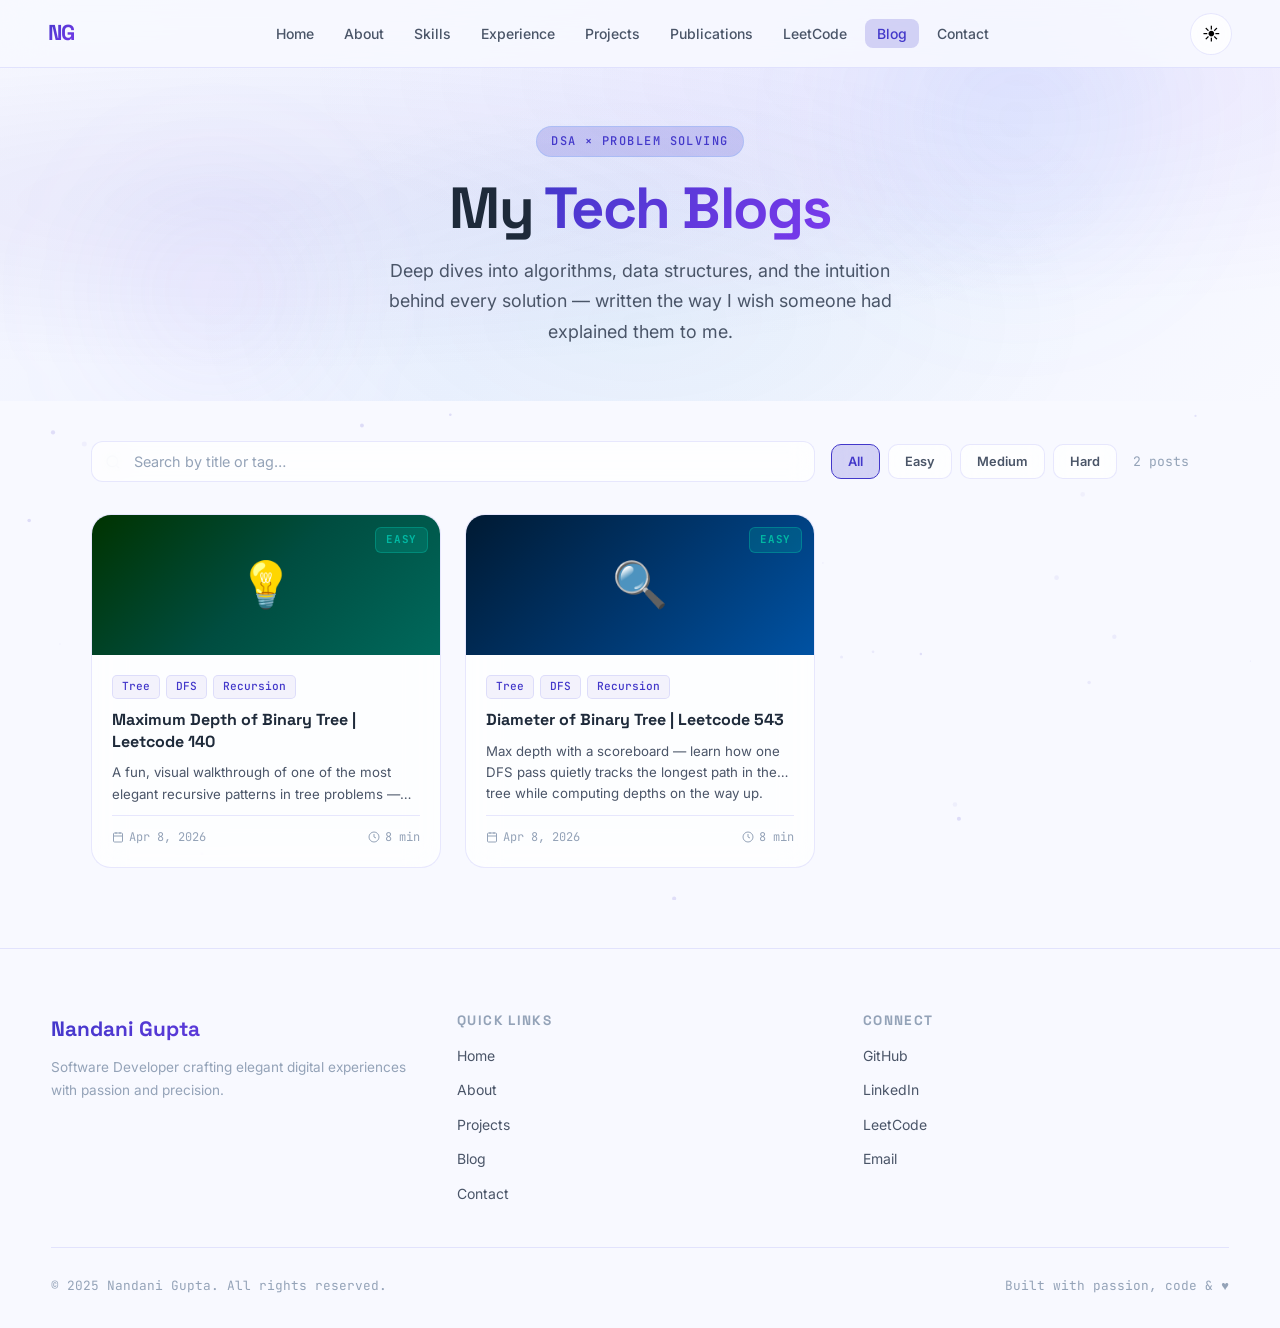
==== commit c9519add: "updated about me" ====
--- a/blog.html
+++ b/blog.html
@@ -244,7 +244,7 @@
   <div class="blog-hero-glow-1"></div>
   <div class="blog-hero-glow-2"></div>
   <div class="blog-hero-tag">DSA × Problem Solving</div>
-  <h1>My <span>Tech Blog</span></h1>
+  <h1>My <span>Tech Blogs</span></h1>
   <p>Deep dives into algorithms, data structures, and the intuition behind every solution — written the way I wish someone had explained them to me.</p>
 </div>
 
--- a/styles.css
+++ b/styles.css
@@ -450,84 +450,42 @@
   border:1px solid var(--border-color);
   border-radius:24px;padding:40px 32px;
   text-align:center;box-shadow:var(--shadow-card);
-  transition:transform 0.3s,box-shadow 0.3s;
-}
-.avatar-card:hover{transform:translateY(-6px);box-shadow:var(--shadow-lg);}
+  transition:all 0.4s cubic-bezier(0.175,0.885,0.32,1.275);
+  transform-style:preserve-3d;
+  cursor:default;
+}
+.avatar-card:hover{
+  transform:translateY(-8px) rotateX(3deg) rotateY(-3deg);
+  border-color:var(--accent-primary);
+  box-shadow:0 20px 40px var(--accent-glow),var(--shadow-lg);
+}
 /* ── Avatar photo wrapper ── */
 .avatar-photo-wrapper{
   position:relative;
-  width:148px;height:148px;
+  width:200px;height:240px;
   margin:0 auto 24px;
-  animation:float-bob 4s ease-in-out infinite;
-}
-/* Spinning conic gradient ring */
-.avatar-ring{
-  position:absolute;inset:-4px;
-  border-radius:50%;
-  background:conic-gradient(
-    var(--accent-primary) 0deg,
-    var(--accent-secondary) 120deg,
-    var(--accent-cyan) 240deg,
-    var(--accent-primary) 360deg
-  );
-  animation:spin-ring 4s linear infinite;
-  z-index:0;
-}
-/* Static soft-glow halo */
-.avatar-glow{
-  position:absolute;inset:-14px;
-  border-radius:50%;
-  background:radial-gradient(circle,var(--accent-glow) 0%,var(--accent-glow2) 45%,transparent 70%);
-  filter:blur(14px);
-  z-index:-1;
-  animation:pulse-glow 3s ease-in-out infinite;
-}
-@keyframes pulse-glow{
-  0%,100%{opacity:0.65;transform:scale(1);}
-  50%{opacity:1;transform:scale(1.1);}
-}
-/* Inner mask ring */
-.avatar-ring-inner{
-  position:absolute;inset:3px;
-  border-radius:50%;
-  background:var(--bg-secondary);
-  z-index:1;
+  border-radius:16px;
+  overflow:hidden;
+  border:2px solid var(--border-color);
+  box-shadow:0 8px 32px rgba(0,0,0,0.3);
+  transition:border-color 0.4s;
+}
+.avatar-card:hover .avatar-photo-wrapper{
+  border-color:var(--accent-primary);
 }
 /* Photo reveal animation */
 @keyframes photo-reveal{
-  0%  {clip-path:circle(0% at 50% 50%);opacity:0;filter:blur(10px) scale(1.1);}
-  60% {filter:blur(2px);}
-  100%{clip-path:circle(52% at 50% 50%);opacity:1;filter:blur(0) scale(1);}
+  0%  {opacity:0;filter:blur(10px);transform:scale(1.05);}
+  100%{opacity:1;filter:blur(0);transform:scale(1);}
 }
 .avatar-photo{
-  position:absolute;
-  inset:6px;
-  border-radius:50%;
-  width:calc(100% - 12px);
-  height:calc(100% - 12px);
+  width:100%;
+  height:100%;
   object-fit:cover;
   object-position:center top;
-  z-index:2;
-  animation:photo-reveal 1.1s cubic-bezier(0.22,1,0.36,1) 0.4s both;
-  background:linear-gradient(135deg,var(--accent-primary) 0%,var(--accent-secondary) 60%,var(--accent-cyan) 100%);
-}
-/* Fallback initials overlay */
-.avatar-initials{
-  position:absolute;inset:6px;
-  border-radius:50%;
-  display:flex;align-items:center;justify-content:center;
-  font-family:'Space Grotesk',sans-serif;
-  font-size:2.6rem;font-weight:800;
-  color:#fff;
-  background:linear-gradient(135deg,var(--accent-primary),var(--accent-secondary),var(--accent-cyan));
-  z-index:1;
-  opacity:1;
-  transition:opacity 0.4s;
-  pointer-events:none;
-  user-select:none;
-}
-.avatar-photo.loaded ~ .avatar-initials,
-.avatar-initials.hidden{opacity:0;}
+  display:block;
+  animation:photo-reveal 0.9s cubic-bezier(0.22,1,0.36,1) 0.3s both;
+}
 /* Online status badge */
 .avatar-status-badge{
   position:absolute;bottom:7px;right:7px;z-index:5;
